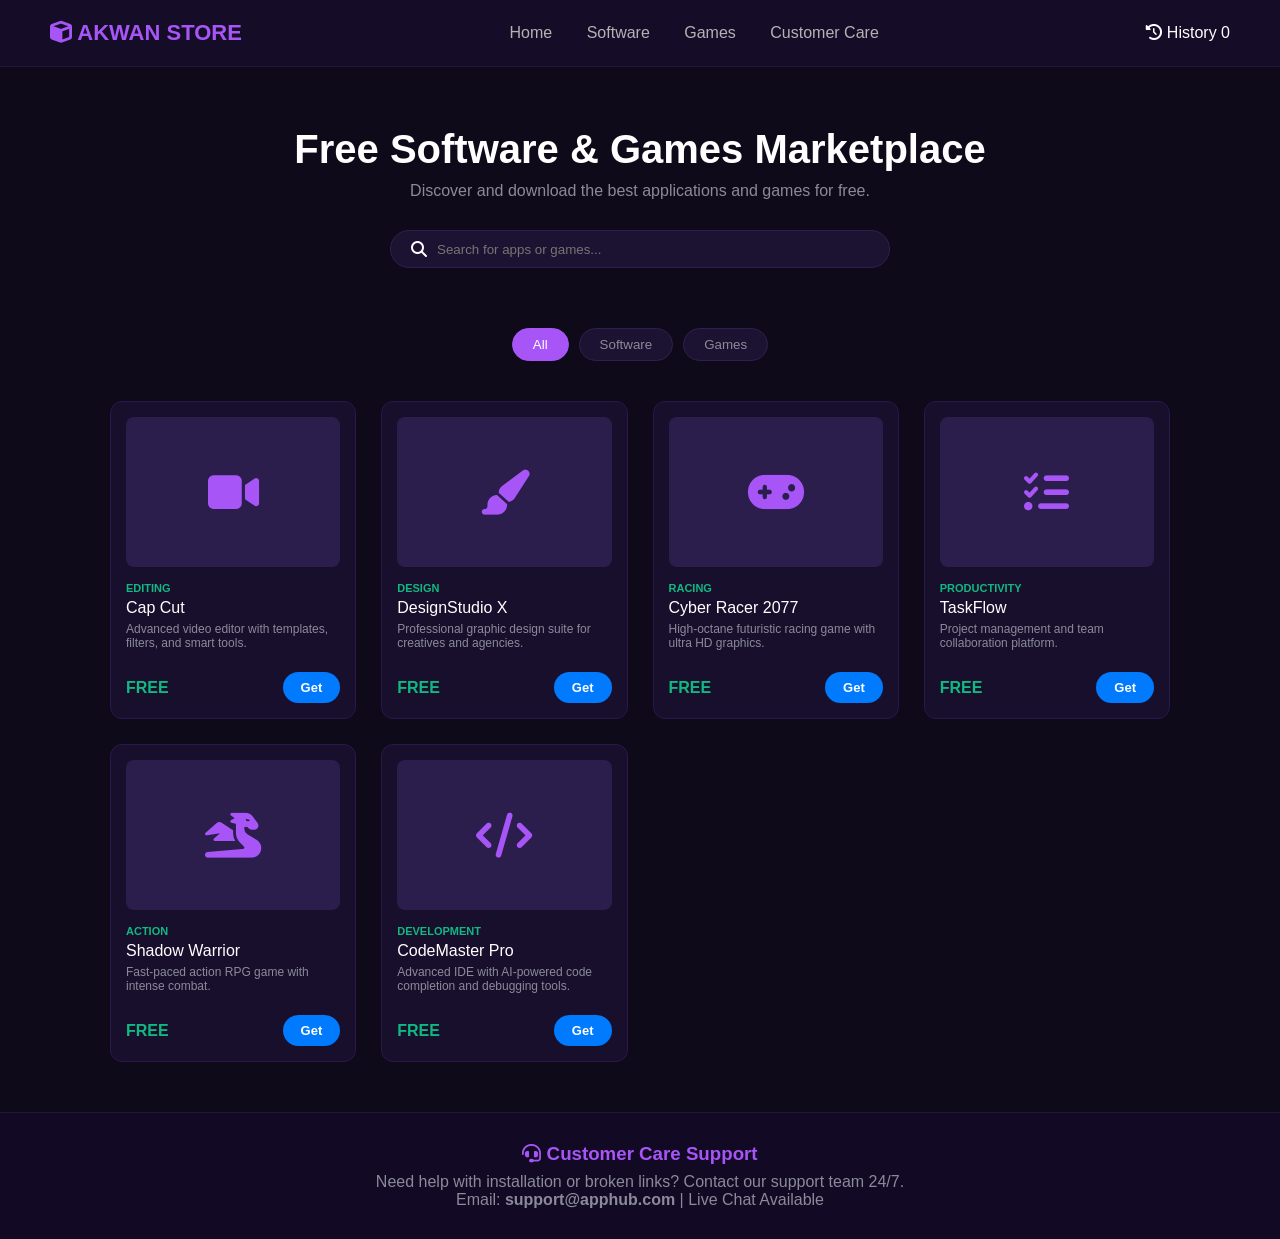
==== store001.html @ b706a459 "akwan" ====
<!DOCTYPE html>
<html lang="en">
<head>
  <meta charset="UTF-8">
  <meta name="viewport" content="width=device-width, initial-scale=1.0">
  <title>Akwan Store</title>
  <link rel="stylesheet" href="store001.css">
  <link rel="stylesheet" href="https://cdnjs.cloudflare.com/ajax/libs/font-awesome/6.4.0/css/all.min.css">
</head>
<body>

  <!-- Navigation Bar -->
  <header class="navbar">
    <div class="logo">
      <i class="fa-solid fa-cube"></i> AKWAN STORE
    </div>
    <nav class="nav-links">
      <a href="store001.html">Home</a>
      <a href="apps.html">Software</a>
      <a href="games.html">Games</a>
      <a href="support.html">Customer Care</a>
    </nav>
  <!-- මේක තමයි Navbar එකේ තියෙන Icon එක -->
<div class="history-icon" onclick="toggleHistory()" style="cursor: pointer;">
    <i class="fa-solid fa-clock-rotate-left"></i> History
    <span id="history-count">0</span>
</div>
  </header>

  <!-- Hero & Search Section -->
  <section class="hero">
    <h1>Free Software & Games Marketplace</h1>
    <p>Discover and download the best applications and games for free.</p>
    <div class="search-box">
      <i class="fa-solid fa-magnifying-glass"></i>
      <input type="text" id="searchInput" placeholder="Search for apps or games..." onkeyup="filterItems()">
    </div>
  </section>

  <!-- Category Filter Buttons -->
  <div class="categories">
    <button class="cat-btn active" onclick="filterCategory('all', this)">All</button>
    <button class="cat-btn" onclick="filterCategory('software', this)">Software</button>
    <button class="cat-btn" onclick="filterCategory('games', this)">Games</button>
  </div>

  <!-- Content Grid -->
  <main class="grid-container" id="itemGrid">
    <!-- Items generated via JavaScript -->
  </main>

  <!-- Detail Pop-up Modal (Photo 2 Design) -->
  <div id="itemModal" class="modal">
    <div class="modal-content">
      <span class="close-btn" onclick="closeModal()">&times;</span>
      <div class="modal-body">
        <div class="modal-left" id="modalIcon">
          <i class="fa-solid fa-code"></i>
        </div>
        <div class="modal-right">
          <span class="tag" id="modalCategory">DEVELOPMENT</span>
          <h2 id="modalTitle">CodeMaster Pro</h2>
          <p id="modalDesc">Advanced IDE with AI-powered code completion and tools.</p>
          <ul class="features-list" id="modalFeatures">
            <li><i class="fa-solid fa-check"></i> High Performance</li>
            <li><i class="fa-solid fa-check"></i> Offline Support</li>
          </ul>
          <div class="modal-price-row">
            <span class="price-free">FREE</span>
            <button class="btn-primary" id="modalAddBtn">
              <i class="fa-solid fa-cart-shopping"></i> Add to Cart
            </button>
          </div>
        </div>
      </div>
    </div>
  </div>

  <!-- Slide-out Cart Panel -->
  <div id="cartPanel" class="cart-panel">
    <div class="cart-header">
      <h3>Your Downloads</h3>
      <span class="close-btn" onclick="toggleHistory()">&times;</span>
    </div>
    <div class="cart-items" id="cartItems">
      <p class="empty-msg">Your cart is empty.</p>
    </div>
    <div class="cart-footer">
      <button class="btn-primary download-all-btn" onclick="toggleHistory(); window.location.href=`index.html`;">
        <i class="fa-solid fa-download"></i> Download Other File
      </button>
    </div>
  </div>

  <!-- Customer Care Section -->
  <footer id="support" class="support-footer">
    <h3><i class="fa-solid fa-headset"></i> Customer Care Support</h3>
    <p>Need help with installation or broken links? Contact our support team 24/7.</p>
    <p>Email: <strong>support@apphub.com</strong> | Live Chat Available</p>
  </footer>

  <script src="script.js"></script>
</body>
</html>
---- store001.css ----
* {
  box-sizing: border-box;
  margin: 0;
  padding: 0;
  font-family: 'Segoe UI', Tahoma, Geneva, Verdana, sans-serif;
}

body {
  background-color: #0f0a19;
  color: #ffffff;
}

/* Header */
.navbar {
  display: flex;
  justify-content: space-between;
  align-items: center;
  padding: 20px 50px;
  background-color: #150d27;
  border-bottom: 1px solid #23163e;
}

.logo {
  font-size: 22px;
  font-weight: bold;
  color: #a855f7;
}

.nav-links a {
  color: #b3b3b3;
  text-decoration: none;
  margin: 0 15px;
  transition: 0.3s;
}

.nav-links a:hover {
  color: #ffffff;
}

.cart-icon {
  position: relative;
  cursor: pointer;
  font-size: 20px;
}

.card-media {
  height: 150px;
  border-radius: 8px;
  overflow: hidden;
  margin-bottom: 15px;
  background: #2b1d4c;
  display: flex;
  align-items: center;
  justify-content: center;
  font-size: 45px;
  color: #a855f7;
}

.card-img {
  width: 100%;
  height: 100%;
  object-fit: cover;
  transition: transform 0.3s ease;
}

/* Card එක ඇතුළේ ඇති Get Button එකේ Style එක */
.card-footer .btn-get, 
button.btn-get {
  background-color: #007aff !important; /* Blue Color */
  color: #ffffff !important;
  border: none !important;
  padding: 8px 18px !important;
  border-radius: 20px !important;
  font-size: 13px !important;
  font-weight: 600 !important;
  cursor: pointer !important;
  display: inline-block !important;
  transition: all 0.2s ease-in-out !important;
}

/* Hover කළ විට */
.card-footer .btn-get:hover, 
button.btn-get:hover {
  background-color: #0056b3 !important;
  transform: scale(1.05);
}

.card:hover .card-img {
  transform: scale(1.05);
}

#cart-count {
  position: absolute;
  top: -8px;
  right: -10px;
  background: #a855f7;
  color: white;
  border-radius: 50%;
  padding: 2px 6px;
  font-size: 12px;
}

#cart-count {
  position: absolute;
  top: -8px;
  right: -10px;
  background: #a855f7;
  color: white;
  border-radius: 50%;
  padding: 2px 6px;
  font-size: 12px;
}

/* Hero Section */
.hero {
  text-align: center;
  padding: 60px 20px;
}

.hero h1 {
  font-size: 2.5rem;
  margin-bottom: 10px;
}

.hero p {
  color: #8b8a99;
  margin-bottom: 30px;
}

.search-box {
  display: inline-flex;
  align-items: center;
  background-color: #1c1332;
  border: 1px solid #2e2150;
  border-radius: 25px;
  padding: 10px 20px;
  width: 100%;
  max-width: 500px;
}

.search-box input {
  background: transparent;
  border: none;
  outline: none;
  color: white;
  margin-left: 10px;
  width: 100%;
}

/* Categories */
.categories {
  display: flex;
  justify-content: center;
  gap: 10px;
  margin-bottom: 40px;
}

.cat-btn {
  background: #1c1332;
  border: 1px solid #2e2150;
  color: #8b8a99;
  padding: 8px 20px;
  border-radius: 20px;
  cursor: pointer;
  transition: 0.3s;
}

.cat-btn.active, .cat-btn:hover {
  background: #a855f7;
  color: white;
  border-color: #a855f7;
}

/* Cards Grid */
.grid-container {
  display: grid;
  grid-template-columns: repeat(auto-fill, minmax(240px, 1fr));
  gap: 25px;
  max-width: 1100px;
  margin: 0 auto 50px auto;
  padding: 0 20px;
}

.card {
  background-color: #180f2d;
  border: 1px solid #28194b;
  border-radius: 12px;
  padding: 15px;
  cursor: pointer;
  transition: transform 0.2s, border-color 0.2s;
}

.card:hover {
  transform: translateY(-5px);
  border-color: #a855f7;
}

.card-icon {
  background: #b070f0;
  height: 140px;
  border-radius: 8px;
  display: flex;
  align-items: center;
  justify-content: center;
  font-size: 50px;
  color: white;
  margin-bottom: 15px;
}

.card-category {
  font-size: 11px;
  color: #10b981;
  font-weight: bold;
  text-transform: uppercase;
}

.card-title {
  font-size: 16px;
  margin: 5px 0;
}

.card-desc {
  font-size: 12px;
  color: #8b8a99;
  height: 35px;
  overflow: hidden;
}

.card-footer {
  display: flex;
  justify-content: space-between;
  align-items: center;
  margin-top: 15px;
}

.price-free {
  color: #10b981;
  font-weight: bold;
}

.btn-add {
  background: #2b1d4c;
  color: #d1c4e9;
  border: none;
  padding: 6px 14px;
  border-radius: 6px;
  cursor: pointer;
  transition: 0.2s;
}

.btn-add:hover {
  background: #a855f7;
  color: white;
}

/* Modal Window */
.modal {
  display: none;
  position: fixed;
  top: 0; left: 0;
  width: 100%; height: 100%;
  background: rgba(0, 0, 0, 0.8);
  justify-content: center;
  align-items: center;
  z-index: 100;
}

.modal-content {
  background: #180f2d;
  border: 1px solid #3b236e;
  border-radius: 12px;
  width: 90%;
  max-width: 650px;
  position: relative;
  overflow: hidden;
}

.close-btn {
  position: absolute;
  top: 15px;
  right: 20px;
  font-size: 24px;
  cursor: pointer;
  color: #8b8a99;
}

.modal-body {
  display: flex;
}

.modal-left {
  background: #b070f0;
  width: 40%;
  display: flex;
  align-items: center;
  justify-content: center;
  font-size: 70px;
}

.modal-right {
  padding: 30px;
  width: 60%;
}

.features-list {
  list-style: none;
  margin: 20px 0;
  font-size: 13px;
  color: #cbd5e1;
}

.features-list li {
  margin-bottom: 8px;
}

.features-list i {
  color: #10b981;
  margin-right: 5px;
}

.modal-price-row {
  display: flex;
  align-items: center;
  justify-content: space-between;
}

.btn-primary {
  background: #a855f7;
  color: white;
  border: none;
  padding: 10px 18px;
  border-radius: 6px;
  cursor: pointer;
}

/* Cart Panel */
.cart-panel {
  position: fixed;
  right: -350px;
  top: 0;
  width: 320px;
  height: 100%;
  background: #150d27;
  border-left: 1px solid #28194b;
  box-shadow: -5px 0 15px rgba(0,0,0,0.5);
  transition: right 0.3s ease;
  z-index: 200;
  display: flex;
  flex-direction: column;
}

.cart-panel.open {
  right: 0;
}

.cart-header {
  padding: 20px;
  border-bottom: 1px solid #28194b;
  display: flex;
  justify-content: space-between;
}

.cart-items {
  padding: 20px;
  flex-grow: 1;
  overflow-y: auto;
}

.cart-item {
  display: flex;
  justify-content: space-between;
  margin-bottom: 15px;
  padding-bottom: 10px;
  border-bottom: 1px solid #23163e;
}

.cart-footer {
  padding: 20px;
  border-top: 1px solid #28194b;
}

.download-all-btn {
  width: 100%;
}

/* Support Footer */
.support-footer {
  background-color: #120924;
  border-top: 1px solid #23163e;
  text-align: center;
  padding: 30px 20px;
  color: #8b8a99;
}

.support-footer h3 {
  color: #a855f7;
  margin-bottom: 8px;
}
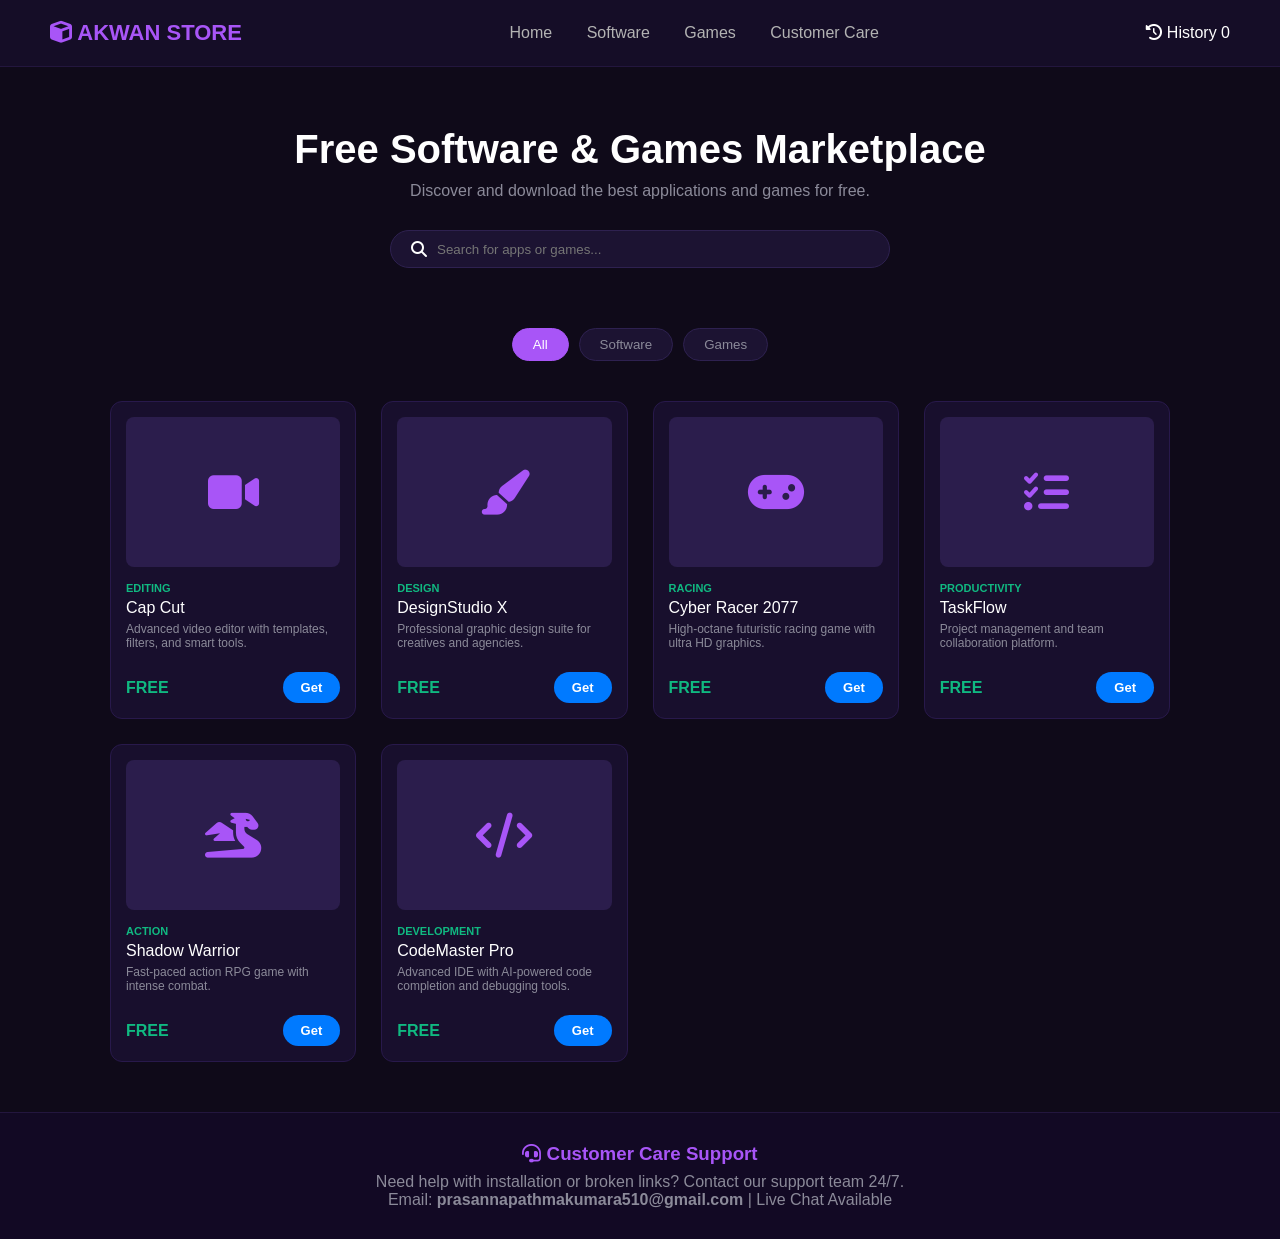
==== commit 44a0ae5b: "Update store001.html" ====
--- a/store001.html
+++ b/store001.html
@@ -96,9 +96,9 @@
   <footer id="support" class="support-footer">
     <h3><i class="fa-solid fa-headset"></i> Customer Care Support</h3>
     <p>Need help with installation or broken links? Contact our support team 24/7.</p>
-    <p>Email: <strong>support@apphub.com</strong> | Live Chat Available</p>
+    <p>Email: <strong>prasannapathmakumara510@gmail.com</strong> | Live Chat Available</p>
   </footer>
 
   <script src="script.js"></script>
 </body>
-</html>+</html>
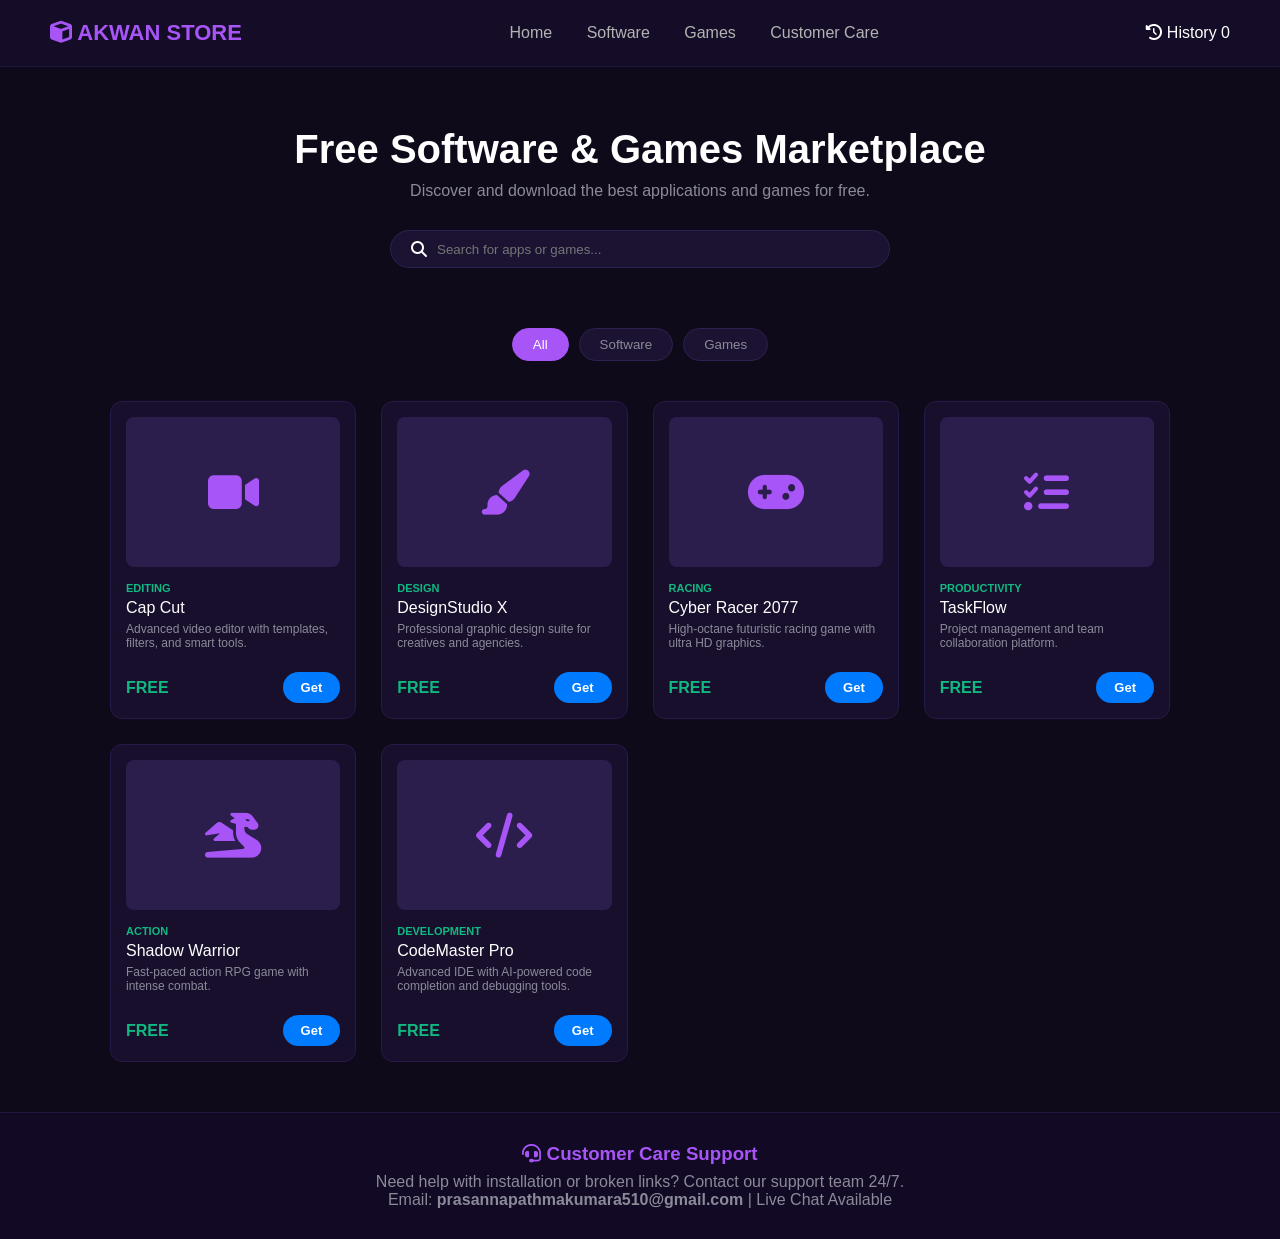
==== commit 91a2d45c: "Update store001.html" ====
--- a/store001.html
+++ b/store001.html
@@ -96,7 +96,7 @@
   <footer id="support" class="support-footer">
     <h3><i class="fa-solid fa-headset"></i> Customer Care Support</h3>
     <p>Need help with installation or broken links? Contact our support team 24/7.</p>
-    <p>Email: <strong>prasannapathmakumara510@gmail.com</strong> | Live Chat Available</p>
+    <p>Email: <strong> prasannapathmakumara510@gmail.com </strong> | Live Chat Available</p>
   </footer>
 
   <script src="script.js"></script>
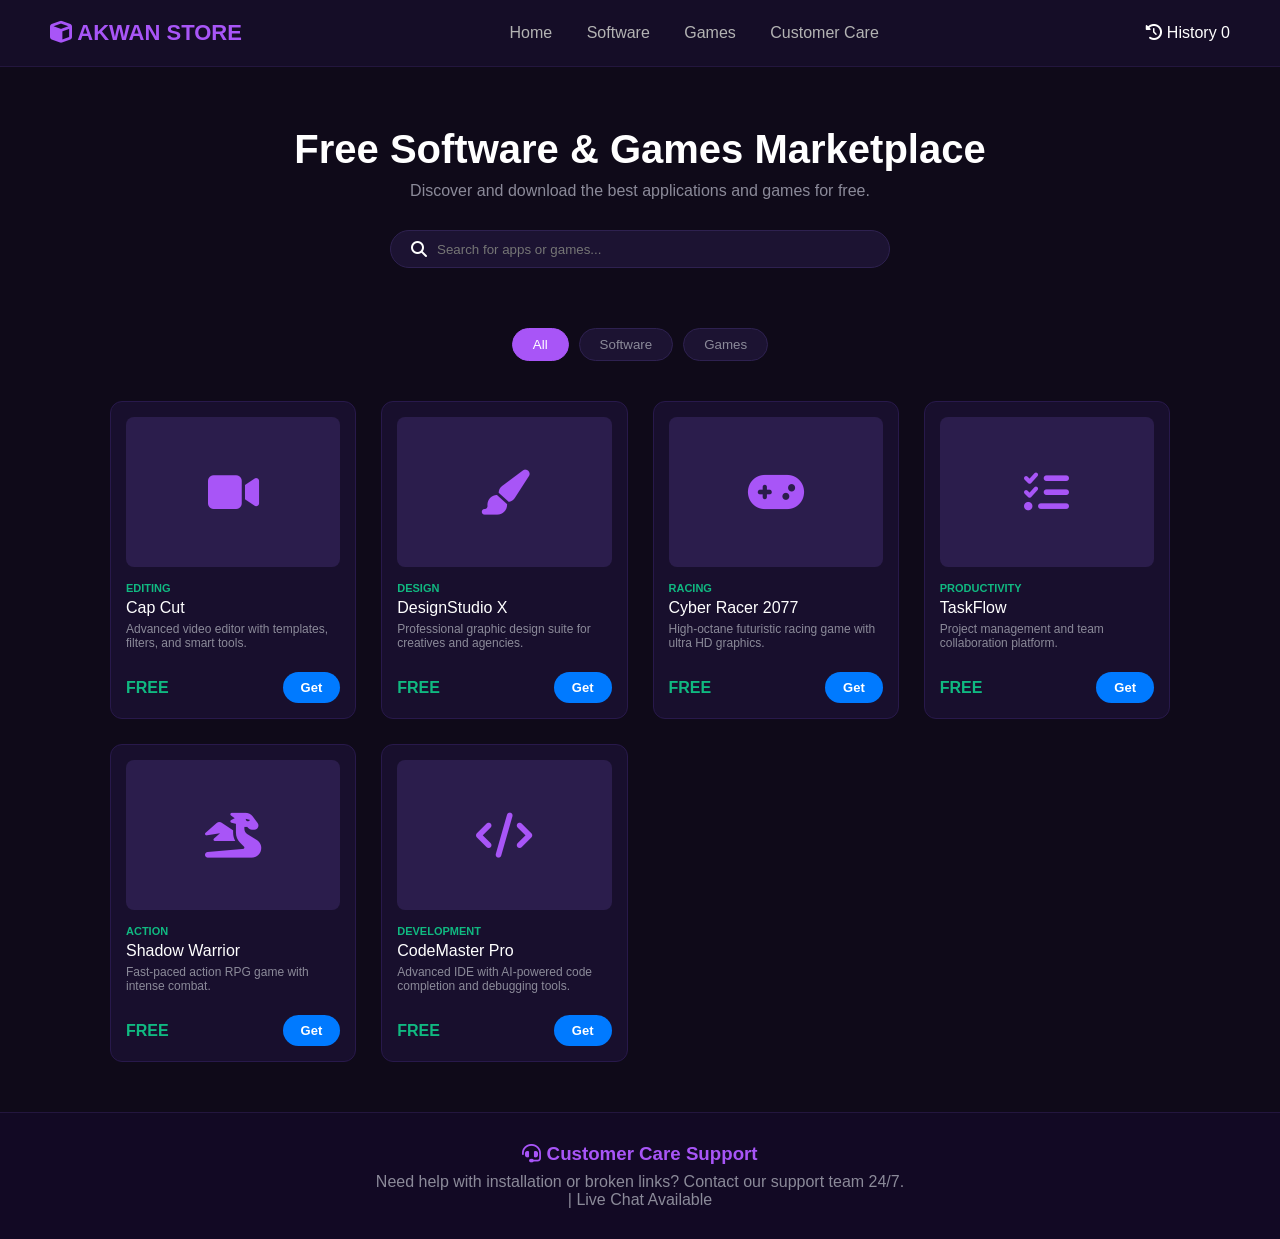
==== commit 16300600: "Update store001.html" ====
--- a/store001.html
+++ b/store001.html
@@ -96,7 +96,7 @@
   <footer id="support" class="support-footer">
     <h3><i class="fa-solid fa-headset"></i> Customer Care Support</h3>
     <p>Need help with installation or broken links? Contact our support team 24/7.</p>
-    <p>Email: <strong> prasannapathmakumara510@gmail.com </strong> | Live Chat Available</p>
+    <p> | Live Chat Available</p>
   </footer>
 
   <script src="script.js"></script>
